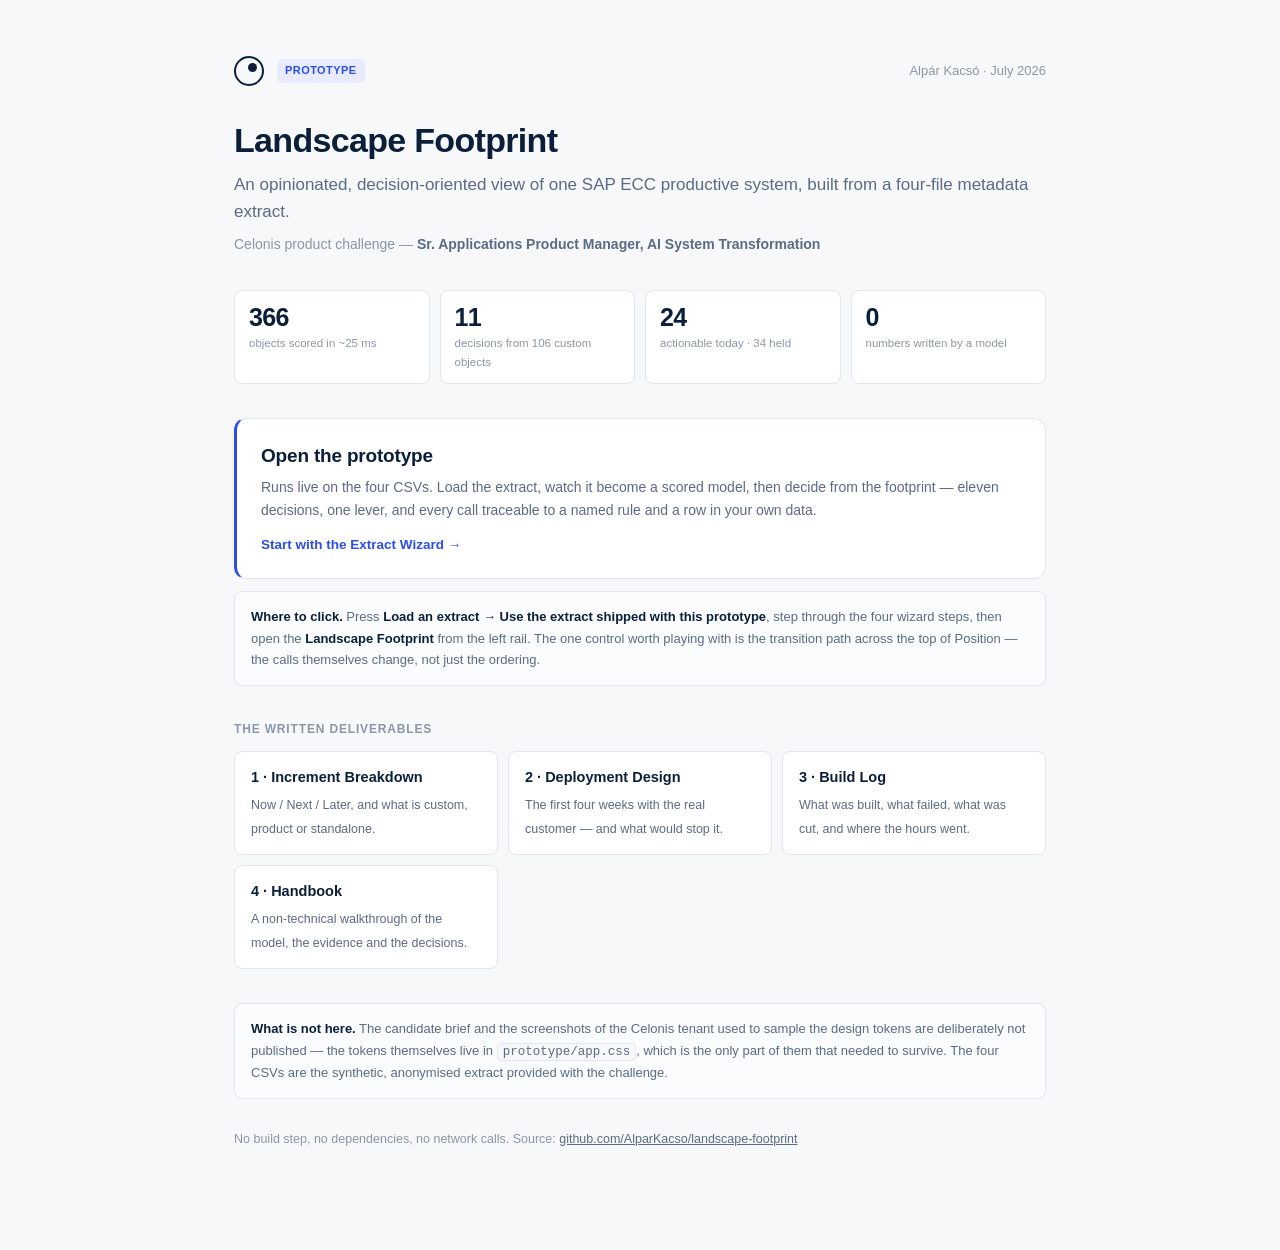
==== index.html @ 457137bb "Landscape Footprint — Celonis product challenge An opinionated, decision-oriented view of one SAP EC" ====
<!doctype html>
<html lang="en">
<head>
<meta charset="utf-8">
<meta name="viewport" content="width=device-width, initial-scale=1">
<title>Landscape Footprint — Alpár Kacsó</title>
<meta name="description" content="An opinionated, decision-oriented view of one SAP ECC productive system, built from a four-file metadata extract. Celonis product challenge.">
<style>
  :root {
    --bg: #f7f8fa; --surface: #fff; --surface-2: #fbfcfd;
    --border: #e2e6ed; --border-strong: #cfd6e0;
    --ink: #0b1f3a; --ink-2: #5b6b84; --ink-3: #8a97a8;
    --accent: #2b4ee6; --accent-soft: #e8ebfd;
    --radius: 8px; --radius-lg: 12px;
    --sans: Inter, -apple-system, BlinkMacSystemFont, "Segoe UI", Roboto, Helvetica, Arial, sans-serif;
    --mono: ui-monospace, "SF Mono", SFMono-Regular, Menlo, Consolas, monospace;
  }
  * { box-sizing: border-box; }
  body {
    margin: 0; background: var(--bg); color: var(--ink); font-family: var(--sans);
    font-size: 15px; line-height: 1.6; -webkit-font-smoothing: antialiased;
  }
  .wrap { max-width: 860px; margin: 0 auto; padding: 56px 24px 90px; }

  .mark { width: 30px; height: 30px; border-radius: 50%; border: 2px solid var(--ink); position: relative; }
  .mark::after {
    content: ""; position: absolute; inset: 5px 5px auto auto;
    width: 9px; height: 9px; border-radius: 50%; background: var(--ink);
  }
  .top { display: flex; align-items: center; gap: 13px; margin-bottom: 34px; }
  .tag {
    font-size: 11px; font-weight: 600; letter-spacing: .04em; text-transform: uppercase;
    padding: 3px 8px; border-radius: 5px; background: var(--accent-soft); color: var(--accent);
  }
  .byline { font-size: 13px; color: var(--ink-3); margin-left: auto; }

  h1 { margin: 0 0 10px; font-size: 34px; font-weight: 650; letter-spacing: -.02em; line-height: 1.2; }
  .lede { margin: 0 0 8px; font-size: 17px; color: var(--ink-2); }
  .sub { margin: 0 0 34px; font-size: 14px; color: var(--ink-3); }
  .sub b { color: var(--ink-2); font-weight: 550; }

  .hero {
    display: block; text-decoration: none; color: inherit;
    background: var(--surface); border: 1px solid var(--border); border-left: 3px solid var(--accent);
    border-radius: var(--radius-lg); padding: 22px 24px; margin-bottom: 12px;
    transition: border-color .12s, box-shadow .12s, transform .12s;
  }
  .hero:hover { box-shadow: 0 2px 4px rgba(11,31,58,.05), 0 12px 30px rgba(11,31,58,.09); transform: translateY(-1px); }
  .hero h2 { margin: 0 0 5px; font-size: 19px; font-weight: 640; letter-spacing: -.01em; }
  .hero p { margin: 0; font-size: 14px; color: var(--ink-2); }
  .hero .go { display: inline-block; margin-top: 13px; font-size: 13.5px; font-weight: 600; color: var(--accent); }

  .figs { display: flex; flex-wrap: wrap; gap: 10px; margin: 0 0 34px; }
  .fig {
    flex: 1 1 0; min-width: 132px; background: var(--surface);
    border: 1px solid var(--border); border-radius: var(--radius); padding: 12px 14px;
  }
  .fig .n { font-size: 25px; font-weight: 600; letter-spacing: -.025em; line-height: 1.15; }
  .fig .l { font-size: 11.5px; color: var(--ink-3); margin-top: 3px; }

  h3 {
    margin: 0 0 12px; font-size: 12px; font-weight: 600; letter-spacing: .07em;
    text-transform: uppercase; color: var(--ink-3);
  }
  .docs { display: grid; grid-template-columns: repeat(auto-fit, minmax(250px, 1fr)); gap: 10px; }
  .doc {
    display: block; text-decoration: none; color: inherit; background: var(--surface);
    border: 1px solid var(--border); border-radius: var(--radius); padding: 14px 16px;
    transition: border-color .12s, box-shadow .12s;
  }
  .doc:hover { border-color: var(--border-strong); box-shadow: 0 1px 2px rgba(11,31,58,.06), 0 8px 24px rgba(11,31,58,.07); }
  .doc b { display: block; font-size: 14.5px; font-weight: 600; margin-bottom: 3px; }
  .doc span { font-size: 12.5px; color: var(--ink-2); }

  .note {
    margin-top: 34px; padding: 14px 16px; border-radius: var(--radius);
    background: var(--surface-2); border: 1px solid var(--border);
    font-size: 13px; color: var(--ink-2); line-height: 1.65;
  }
  .note b { color: var(--ink); }
  code { font-family: var(--mono); font-size: 12.5px; background: var(--bg); border: 1px solid var(--border); border-radius: 4px; padding: 1px 5px; }
  .foot { margin-top: 30px; font-size: 12.5px; color: var(--ink-3); }
  .foot a { color: var(--ink-2); }

  @media (max-width: 620px) {
    .wrap { padding: 34px 16px 60px; }
    h1 { font-size: 27px; }
  }
</style>
</head>
<body>
<div class="wrap">
  <div class="top">
    <div class="mark" aria-hidden="true"></div>
    <span class="tag">Prototype</span>
    <span class="byline">Alpár Kacsó · July 2026</span>
  </div>

  <h1>Landscape Footprint</h1>
  <p class="lede">An opinionated, decision-oriented view of one SAP ECC productive system, built from a four-file metadata extract.</p>
  <p class="sub">Celonis product challenge — <b>Sr. Applications Product Manager, AI System Transformation</b></p>

  <div class="figs">
    <div class="fig"><div class="n">366</div><div class="l">objects scored in ~25 ms</div></div>
    <div class="fig"><div class="n">11</div><div class="l">decisions from 106 custom objects</div></div>
    <div class="fig"><div class="n">24</div><div class="l">actionable today · 34 held</div></div>
    <div class="fig"><div class="n">0</div><div class="l">numbers written by a model</div></div>
  </div>

  <a class="hero" href="prototype/">
    <h2>Open the prototype</h2>
    <p>Runs live on the four CSVs. Load the extract, watch it become a scored model, then decide from
      the footprint — eleven decisions, one lever, and every call traceable to a named rule and a row
      in your own data.</p>
    <span class="go">Start with the Extract Wizard →</span>
  </a>

  <div class="note" style="margin-top:12px;margin-bottom:34px">
    <b>Where to click.</b> Press <b>Load an extract → Use the extract shipped with this prototype</b>,
    step through the four wizard steps, then open the <b>Landscape Footprint</b> from the left rail.
    The one control worth playing with is the transition path across the top of Position — the calls
    themselves change, not just the ordering.
  </div>

  <h3>The written deliverables</h3>
  <div class="docs">
    <a class="doc" href="1_Increment_Breakdown.html">
      <b>1 · Increment Breakdown</b>
      <span>Now / Next / Later, and what is custom, product or standalone.</span>
    </a>
    <a class="doc" href="2_Deployment_Design.html">
      <b>2 · Deployment Design</b>
      <span>The first four weeks with the real customer — and what would stop it.</span>
    </a>
    <a class="doc" href="3_Build_Log.html">
      <b>3 · Build Log</b>
      <span>What was built, what failed, what was cut, and where the hours went.</span>
    </a>
    <a class="doc" href="4_Handbook.html">
      <b>4 · Handbook</b>
      <span>A non-technical walkthrough of the model, the evidence and the decisions.</span>
    </a>
  </div>

  <div class="note">
    <b>What is not here.</b> The candidate brief and the screenshots of the Celonis tenant used to
    sample the design tokens are deliberately not published — the tokens themselves live in
    <code>prototype/app.css</code>, which is the only part of them that needed to survive. The four
    CSVs are the synthetic, anonymised extract provided with the challenge.
  </div>

  <p class="foot">
    No build step, no dependencies, no network calls. Source:
    <a href="https://github.com/AlparKacso/landscape-footprint">github.com/AlparKacso/landscape-footprint</a>
  </p>
</div>
</body>
</html>
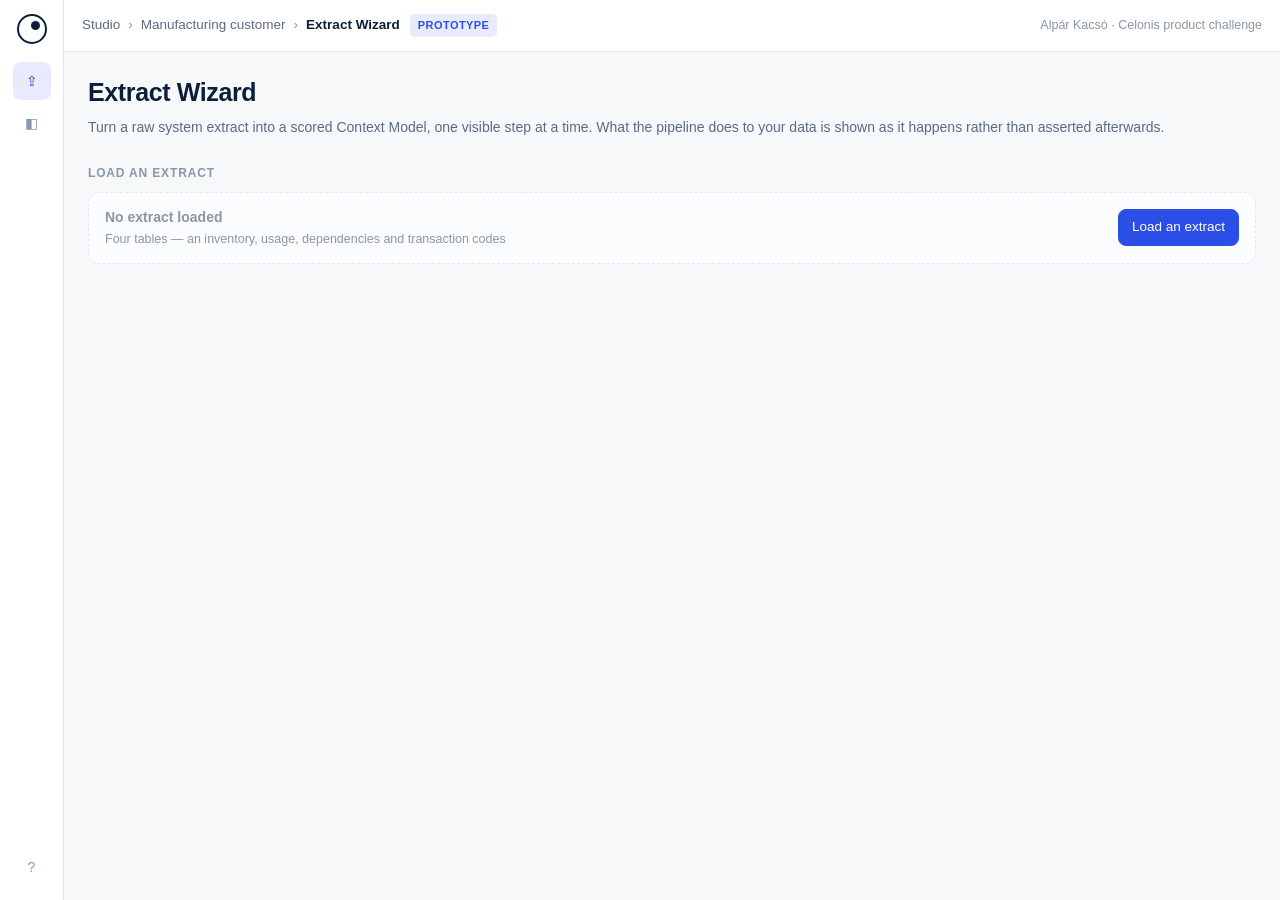
==== commit 24fe1e9c: "Drop the landing page; the URL opens the prototype directly An interstitial between a reviewer and t" ====
--- a/index.html
+++ b/index.html
@@ -2,157 +2,12 @@
 <html lang="en">
 <head>
 <meta charset="utf-8">
-<meta name="viewport" content="width=device-width, initial-scale=1">
-<title>Landscape Footprint — Alpár Kacsó</title>
-<meta name="description" content="An opinionated, decision-oriented view of one SAP ECC productive system, built from a four-file metadata extract. Celonis product challenge.">
-<style>
-  :root {
-    --bg: #f7f8fa; --surface: #fff; --surface-2: #fbfcfd;
-    --border: #e2e6ed; --border-strong: #cfd6e0;
-    --ink: #0b1f3a; --ink-2: #5b6b84; --ink-3: #8a97a8;
-    --accent: #2b4ee6; --accent-soft: #e8ebfd;
-    --radius: 8px; --radius-lg: 12px;
-    --sans: Inter, -apple-system, BlinkMacSystemFont, "Segoe UI", Roboto, Helvetica, Arial, sans-serif;
-    --mono: ui-monospace, "SF Mono", SFMono-Regular, Menlo, Consolas, monospace;
-  }
-  * { box-sizing: border-box; }
-  body {
-    margin: 0; background: var(--bg); color: var(--ink); font-family: var(--sans);
-    font-size: 15px; line-height: 1.6; -webkit-font-smoothing: antialiased;
-  }
-  .wrap { max-width: 860px; margin: 0 auto; padding: 56px 24px 90px; }
-
-  .mark { width: 30px; height: 30px; border-radius: 50%; border: 2px solid var(--ink); position: relative; }
-  .mark::after {
-    content: ""; position: absolute; inset: 5px 5px auto auto;
-    width: 9px; height: 9px; border-radius: 50%; background: var(--ink);
-  }
-  .top { display: flex; align-items: center; gap: 13px; margin-bottom: 34px; }
-  .tag {
-    font-size: 11px; font-weight: 600; letter-spacing: .04em; text-transform: uppercase;
-    padding: 3px 8px; border-radius: 5px; background: var(--accent-soft); color: var(--accent);
-  }
-  .byline { font-size: 13px; color: var(--ink-3); margin-left: auto; }
-
-  h1 { margin: 0 0 10px; font-size: 34px; font-weight: 650; letter-spacing: -.02em; line-height: 1.2; }
-  .lede { margin: 0 0 8px; font-size: 17px; color: var(--ink-2); }
-  .sub { margin: 0 0 34px; font-size: 14px; color: var(--ink-3); }
-  .sub b { color: var(--ink-2); font-weight: 550; }
-
-  .hero {
-    display: block; text-decoration: none; color: inherit;
-    background: var(--surface); border: 1px solid var(--border); border-left: 3px solid var(--accent);
-    border-radius: var(--radius-lg); padding: 22px 24px; margin-bottom: 12px;
-    transition: border-color .12s, box-shadow .12s, transform .12s;
-  }
-  .hero:hover { box-shadow: 0 2px 4px rgba(11,31,58,.05), 0 12px 30px rgba(11,31,58,.09); transform: translateY(-1px); }
-  .hero h2 { margin: 0 0 5px; font-size: 19px; font-weight: 640; letter-spacing: -.01em; }
-  .hero p { margin: 0; font-size: 14px; color: var(--ink-2); }
-  .hero .go { display: inline-block; margin-top: 13px; font-size: 13.5px; font-weight: 600; color: var(--accent); }
-
-  .figs { display: flex; flex-wrap: wrap; gap: 10px; margin: 0 0 34px; }
-  .fig {
-    flex: 1 1 0; min-width: 132px; background: var(--surface);
-    border: 1px solid var(--border); border-radius: var(--radius); padding: 12px 14px;
-  }
-  .fig .n { font-size: 25px; font-weight: 600; letter-spacing: -.025em; line-height: 1.15; }
-  .fig .l { font-size: 11.5px; color: var(--ink-3); margin-top: 3px; }
-
-  h3 {
-    margin: 0 0 12px; font-size: 12px; font-weight: 600; letter-spacing: .07em;
-    text-transform: uppercase; color: var(--ink-3);
-  }
-  .docs { display: grid; grid-template-columns: repeat(auto-fit, minmax(250px, 1fr)); gap: 10px; }
-  .doc {
-    display: block; text-decoration: none; color: inherit; background: var(--surface);
-    border: 1px solid var(--border); border-radius: var(--radius); padding: 14px 16px;
-    transition: border-color .12s, box-shadow .12s;
-  }
-  .doc:hover { border-color: var(--border-strong); box-shadow: 0 1px 2px rgba(11,31,58,.06), 0 8px 24px rgba(11,31,58,.07); }
-  .doc b { display: block; font-size: 14.5px; font-weight: 600; margin-bottom: 3px; }
-  .doc span { font-size: 12.5px; color: var(--ink-2); }
-
-  .note {
-    margin-top: 34px; padding: 14px 16px; border-radius: var(--radius);
-    background: var(--surface-2); border: 1px solid var(--border);
-    font-size: 13px; color: var(--ink-2); line-height: 1.65;
-  }
-  .note b { color: var(--ink); }
-  code { font-family: var(--mono); font-size: 12.5px; background: var(--bg); border: 1px solid var(--border); border-radius: 4px; padding: 1px 5px; }
-  .foot { margin-top: 30px; font-size: 12.5px; color: var(--ink-3); }
-  .foot a { color: var(--ink-2); }
-
-  @media (max-width: 620px) {
-    .wrap { padding: 34px 16px 60px; }
-    h1 { font-size: 27px; }
-  }
-</style>
+<title>Landscape Footprint</title>
+<link rel="canonical" href="prototype/">
+<meta http-equiv="refresh" content="0; url=prototype/">
+<script>location.replace('prototype/' + location.hash);</script>
 </head>
 <body>
-<div class="wrap">
-  <div class="top">
-    <div class="mark" aria-hidden="true"></div>
-    <span class="tag">Prototype</span>
-    <span class="byline">Alpár Kacsó · July 2026</span>
-  </div>
-
-  <h1>Landscape Footprint</h1>
-  <p class="lede">An opinionated, decision-oriented view of one SAP ECC productive system, built from a four-file metadata extract.</p>
-  <p class="sub">Celonis product challenge — <b>Sr. Applications Product Manager, AI System Transformation</b></p>
-
-  <div class="figs">
-    <div class="fig"><div class="n">366</div><div class="l">objects scored in ~25 ms</div></div>
-    <div class="fig"><div class="n">11</div><div class="l">decisions from 106 custom objects</div></div>
-    <div class="fig"><div class="n">24</div><div class="l">actionable today · 34 held</div></div>
-    <div class="fig"><div class="n">0</div><div class="l">numbers written by a model</div></div>
-  </div>
-
-  <a class="hero" href="prototype/">
-    <h2>Open the prototype</h2>
-    <p>Runs live on the four CSVs. Load the extract, watch it become a scored model, then decide from
-      the footprint — eleven decisions, one lever, and every call traceable to a named rule and a row
-      in your own data.</p>
-    <span class="go">Start with the Extract Wizard →</span>
-  </a>
-
-  <div class="note" style="margin-top:12px;margin-bottom:34px">
-    <b>Where to click.</b> Press <b>Load an extract → Use the extract shipped with this prototype</b>,
-    step through the four wizard steps, then open the <b>Landscape Footprint</b> from the left rail.
-    The one control worth playing with is the transition path across the top of Position — the calls
-    themselves change, not just the ordering.
-  </div>
-
-  <h3>The written deliverables</h3>
-  <div class="docs">
-    <a class="doc" href="1_Increment_Breakdown.html">
-      <b>1 · Increment Breakdown</b>
-      <span>Now / Next / Later, and what is custom, product or standalone.</span>
-    </a>
-    <a class="doc" href="2_Deployment_Design.html">
-      <b>2 · Deployment Design</b>
-      <span>The first four weeks with the real customer — and what would stop it.</span>
-    </a>
-    <a class="doc" href="3_Build_Log.html">
-      <b>3 · Build Log</b>
-      <span>What was built, what failed, what was cut, and where the hours went.</span>
-    </a>
-    <a class="doc" href="4_Handbook.html">
-      <b>4 · Handbook</b>
-      <span>A non-technical walkthrough of the model, the evidence and the decisions.</span>
-    </a>
-  </div>
-
-  <div class="note">
-    <b>What is not here.</b> The candidate brief and the screenshots of the Celonis tenant used to
-    sample the design tokens are deliberately not published — the tokens themselves live in
-    <code>prototype/app.css</code>, which is the only part of them that needed to survive. The four
-    CSVs are the synthetic, anonymised extract provided with the challenge.
-  </div>
-
-  <p class="foot">
-    No build step, no dependencies, no network calls. Source:
-    <a href="https://github.com/AlparKacso/landscape-footprint">github.com/AlparKacso/landscape-footprint</a>
-  </p>
-</div>
+<p><a href="prototype/">Landscape Footprint →</a></p>
 </body>
 </html>
